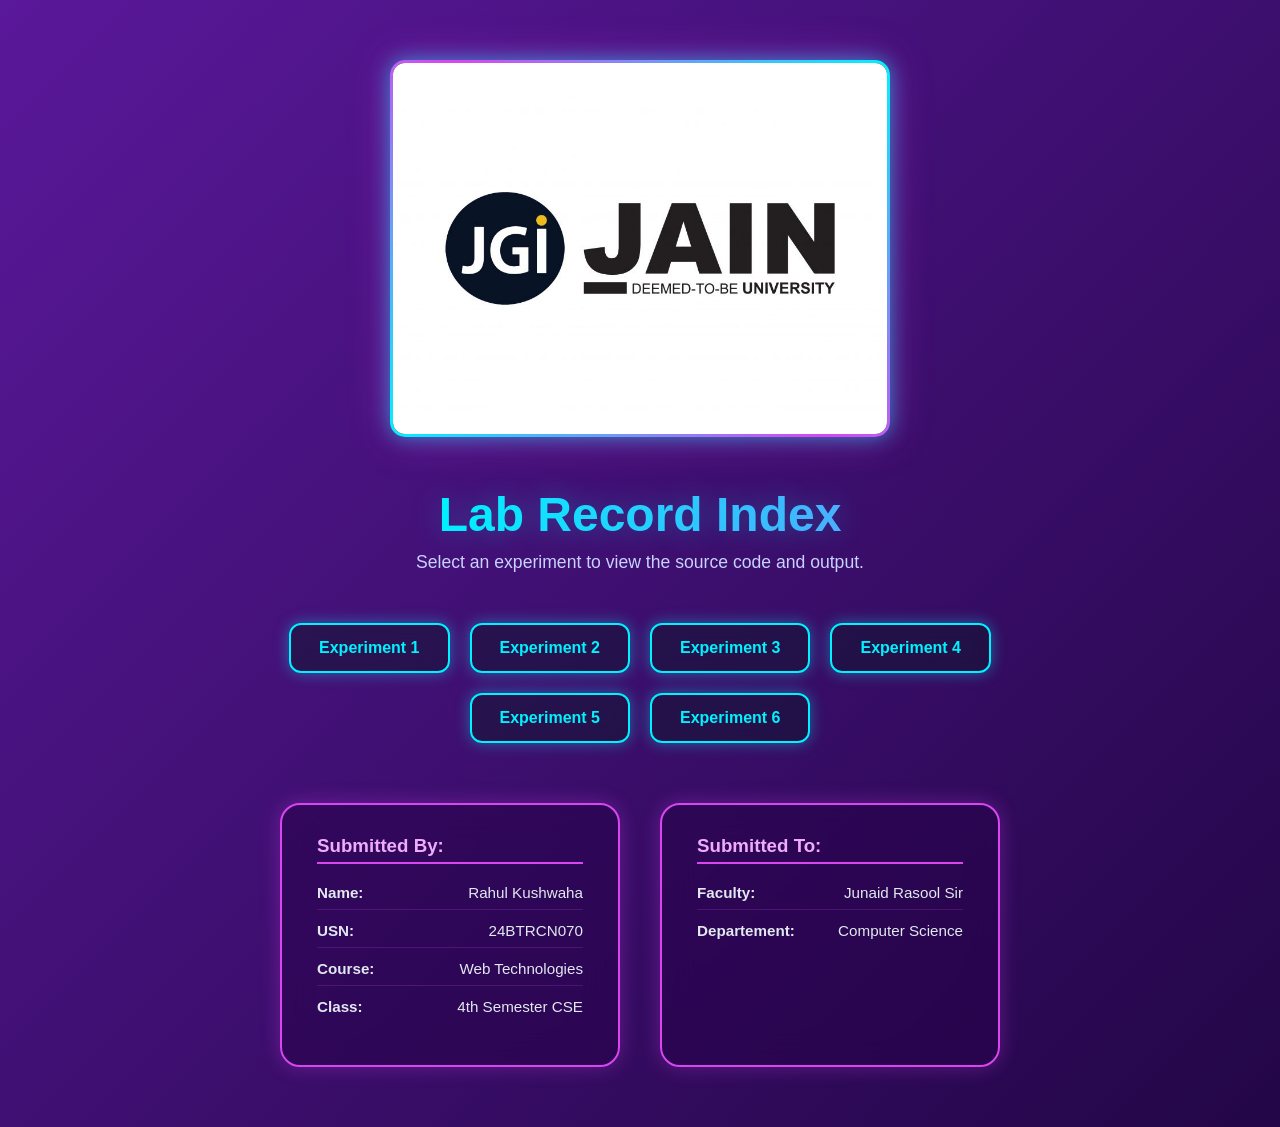
==== index.html @ c20c1746 "Update index.html" ====
<!DOCTYPE html>
<html lang="en">
<head>
    <meta charset="UTF-8">
    <meta name="viewport" content="width=device-width, initial-scale=1.0">
    <title>Web Tech Lab | Neon Modern Index</title>

    <style>
        * {
            margin: 0;
            padding: 0;
            box-sizing: border-box;
            font-family: 'Poppins', sans-serif;
        }

        body {
            background: linear-gradient(-45deg, #240046, #3c096c, #10002b, #5a189a);
            background-size: 400% 400%;
            animation: gradientBG 15s ease infinite;
            display: flex;
            flex-direction: column;
            align-items: center;
            min-height: 100vh;
            padding: 60px 20px;
            color: #e2e8f0;
        }

        @keyframes gradientBG {
            0% { background-position: 0% 50%; }
            50% { background-position: 100% 50%; }
            100% { background-position: 0% 50%; }
        }

        /* 🖼️ IMAGE STYLING */
        .image-container {
            width: 100%;
            max-width: 500px;
            margin-bottom: 50px;
            display: flex;
            justify-content: center;
        }

        .image-container img {
            width: 100%;
            height: auto;
            border-radius: 15px;

            box-shadow:
                0 0 20px rgba(0, 242, 254, 0.5),
                0 0 40px rgba(217, 70, 239, 0.4);

            border: 3px solid transparent;
            background: linear-gradient(#000, #000) padding-box,
                        linear-gradient(45deg, #00f2fe, #d946ef, #00f2fe) border-box;

            transition: 0.4s ease;
        }

        .image-container img:hover {
            transform: scale(1.02);
            box-shadow:
                0 0 30px rgba(0, 242, 254, 0.8),
                0 0 60px rgba(217, 70, 239, 0.7);
        }

        h1 {
            font-size: 3em;
            font-weight: 700;
            margin-bottom: 10px;
            text-align: center;
            background: linear-gradient(to right, #00f2fe, #4facfe);
            -webkit-background-clip: text;
            -webkit-text-fill-color: transparent;
            text-shadow: 0 0 30px rgba(0, 242, 254, 0.3);
        }

        .subtitle {
            font-size: 1.1em;
            font-weight: 300;
            color: #c7d2fe;
            margin-bottom: 50px;
            text-align: center;
        }

        .links {
            display: flex;
            flex-wrap: wrap;
            gap: 20px;
            justify-content: center;
            margin-bottom: 60px;
            max-width: 800px;
        }

        .links a {
            padding: 14px 28px;
            background: rgba(15, 23, 42, 0.5);
            color: #00f2fe;
            text-decoration: none;
            border-radius: 12px;
            font-weight: 600;
            border: 2px solid #00f2fe;
            box-shadow: 0 0 15px rgba(0, 242, 254, 0.4);
            backdrop-filter: blur(10px);
            transition: 0.3s;
        }

        .links a:hover {
            background: #00f2fe;
            color: #0f172a;
            transform: translateY(-5px);
            box-shadow: 0 0 25px rgba(0, 242, 254, 0.8);
        }

        .submission-container {
            display: flex;
            gap: 40px;
            flex-wrap: wrap;
            justify-content: center;
            width: 100%;
            max-width: 900px;
        }

        .card {
            background: rgba(36, 0, 70, 0.5);
            padding: 30px 35px;
            border-radius: 20px;
            width: 340px;
            border: 2px solid #d946ef;
            backdrop-filter: blur(16px);
            box-shadow: 0 0 20px rgba(217, 70, 239, 0.3);
            transition: 0.4s;
        }

        .card:hover {
            transform: translateY(-8px) scale(1.02);
            box-shadow: 0 0 40px rgba(217, 70, 239, 0.6);
        }

        .card h3 {
            margin-bottom: 20px;
            color: #f0abfc;
            border-bottom: 2px solid #d946ef;
            padding-bottom: 5px;
        }

        .card p {
            margin: 12px 0;
            font-size: 0.95em;
            display: flex;
            justify-content: space-between;
            border-bottom: 1px solid rgba(217, 70, 239, 0.2);
            padding-bottom: 8px;
        }

        .card p:last-child {
            border-bottom: none;
        }

        @media (max-width: 768px) {
            h1 { font-size: 2.2em; }
            .submission-container {
                flex-direction: column;
                align-items: center;
            }
        }
    </style>
</head>

<body>

    <!-- 🖼️ IMAGE (FIXED + STYLED) -->
    
    <div class="image-container">
        <img src="jgi.jpg" alt="JGI" width="1200" height="350" align="right">
    </div>

     <h1>Lab Record Index</h1>
    <p class="subtitle">Select an experiment to view the source code and output.</p>

    <div class="links">
        <a href="Experiment-1/index.html">Experiment 1</a>
        <a href="Experiment-2/index.html">Experiment 2</a>
        <a href="Experiment-3/index.html">Experiment 3</a>
        <a href="Experiment-4/index.html">Experiment 4</a>
        <a href="Experiment-5/index.html">Experiment 5</a>
        <a href="Experiment-6/index.html">Experiment 6</a>
    </div>

    <div class="submission-container">

        <div class="card">
            <h3>Submitted By:</h3>
            <p><strong>Name:</strong> Rahul Kushwaha</p>
            <p><strong>USN:</strong> 24BTRCN070</p>
            <p><strong>Course:</strong> Web Technologies</p>
            <p><strong>Class:</strong> 4th Semester CSE</p>
        </div>

        <div class="card">
            <h3>Submitted To:</h3>
            <p><strong>Faculty:</strong> Junaid Rasool Sir</p>
            <p><strong>Departement:</strong> Computer Science</p>
        </div>

    </div>

</body>
</html>
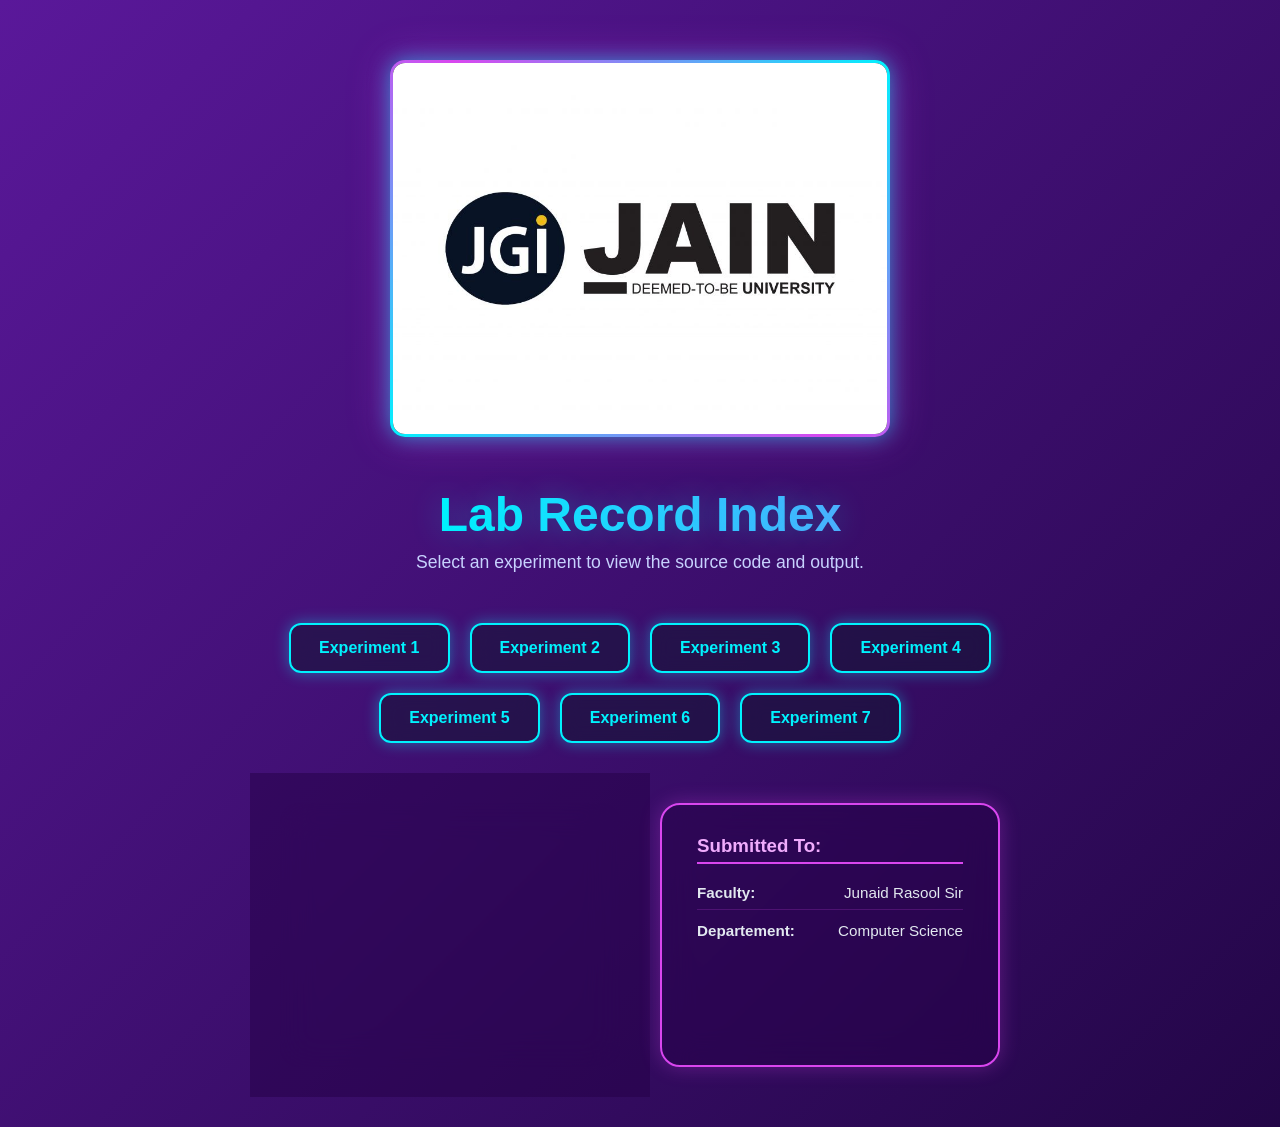
==== commit efe82320: "Update index.html" ====
--- a/index.html
+++ b/index.html
@@ -184,6 +184,7 @@
         <a href="Experiment-4/index.html">Experiment 4</a>
         <a href="Experiment-5/index.html">Experiment 5</a>
         <a href="Experiment-6/index.html">Experiment 6</a>
+        <a href="Experiment-7/index.html">Experiment 7</a>
     </div>
 
     <div class="submission-container">
@@ -208,3 +209,4 @@
 </html>
 
 
+
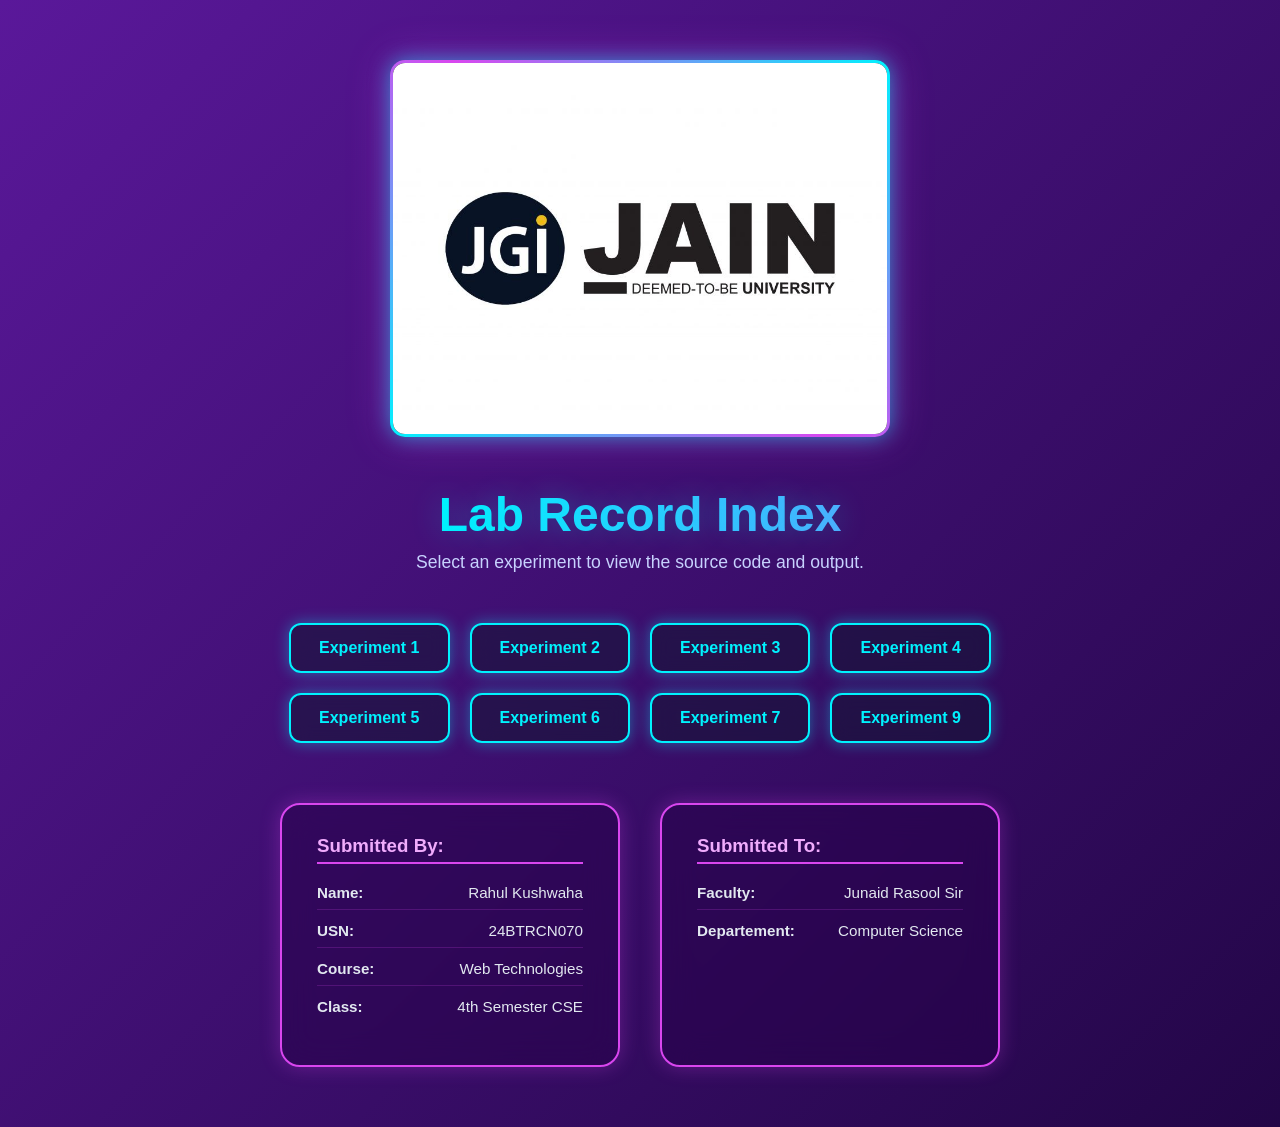
==== commit d5444702: "Update index.html" ====
--- a/index.html
+++ b/index.html
@@ -185,6 +185,7 @@
         <a href="Experiment-5/index.html">Experiment 5</a>
         <a href="Experiment-6/index.html">Experiment 6</a>
         <a href="Experiment-7/index.html">Experiment 7</a>
+        <a href="https://calculater.gt.tc" target="_blank">Experiment 9</a>
     </div>
 
     <div class="submission-container">
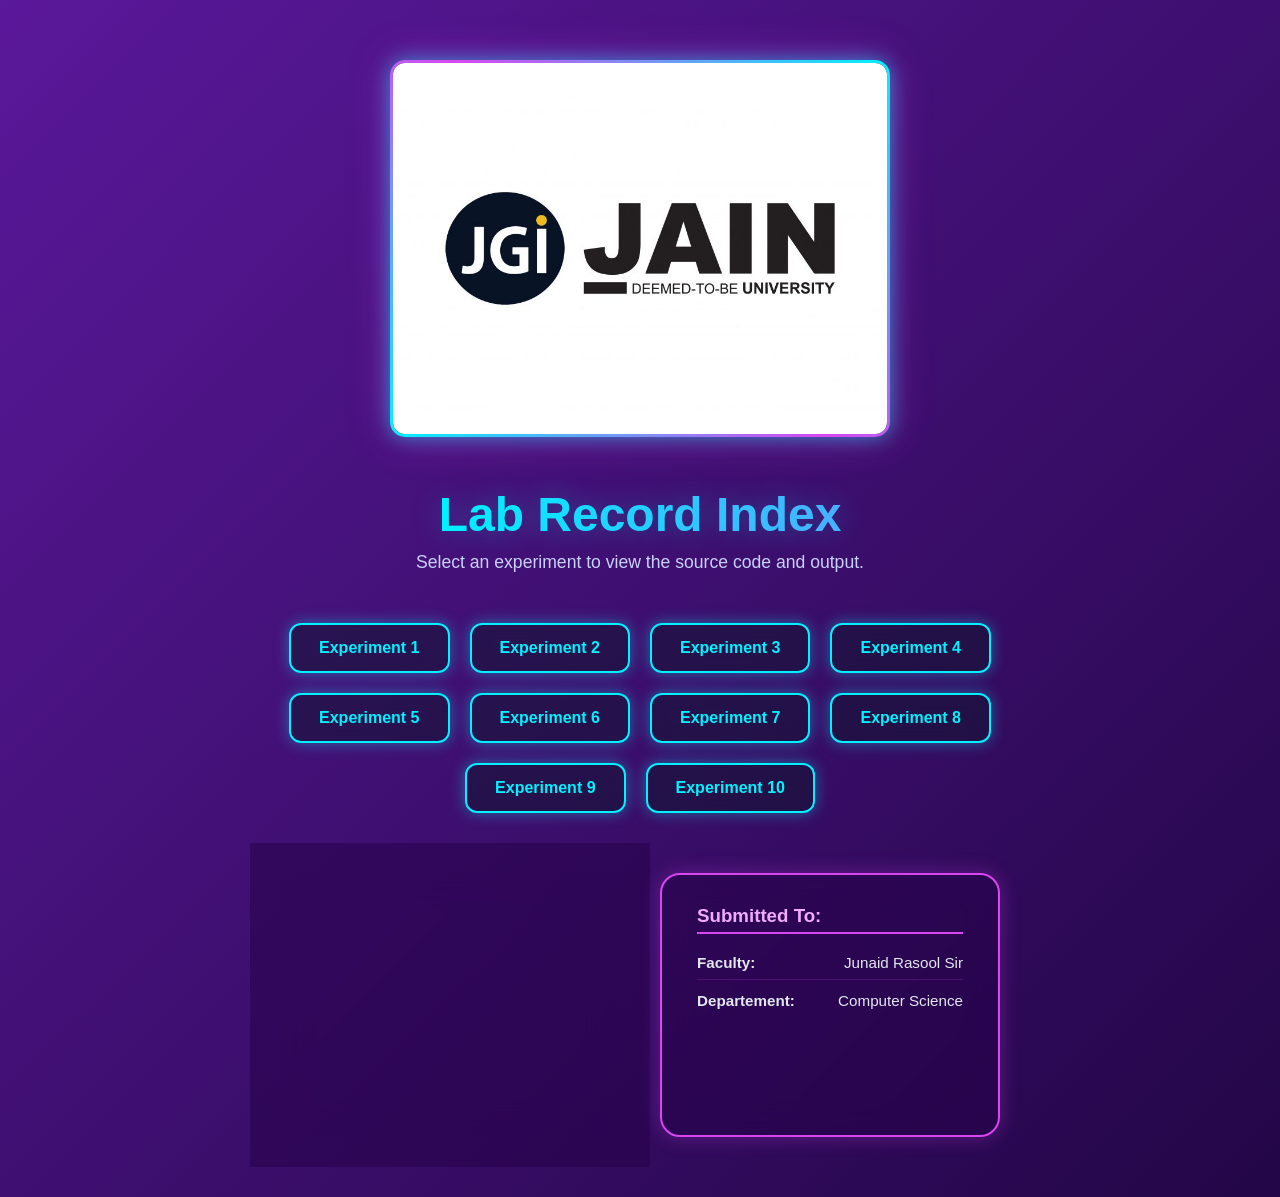
==== commit d854630f: "Update index.html" ====
--- a/index.html
+++ b/index.html
@@ -185,7 +185,9 @@
         <a href="Experiment-5/index.html">Experiment 5</a>
         <a href="Experiment-6/index.html">Experiment 6</a>
         <a href="Experiment-7/index.html">Experiment 7</a>
+        <a href="Experiment-8/index.html">Experiment 8</a>
         <a href="https://calculater.gt.tc" target="_blank">Experiment 9</a>
+        <a href="Experiment-10/index.html">Experiment 10</a>
     </div>
 
     <div class="submission-container">
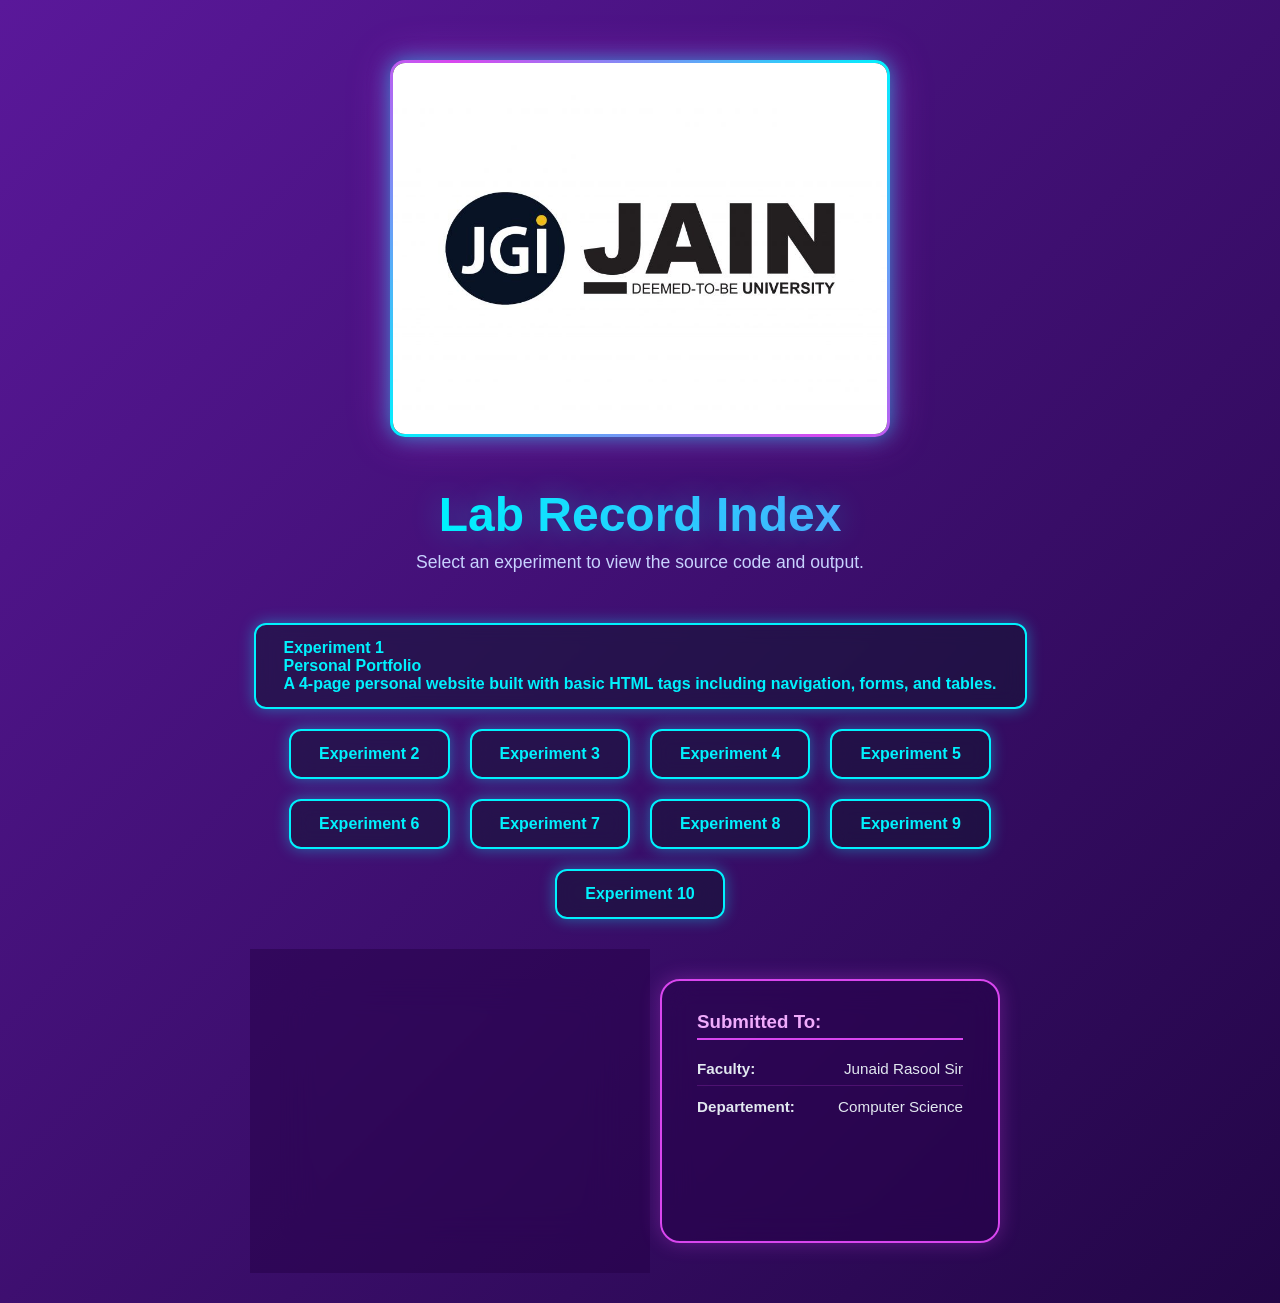
==== commit 39337c46: "Update index.html" ====
--- a/index.html
+++ b/index.html
@@ -178,7 +178,8 @@
     <p class="subtitle">Select an experiment to view the source code and output.</p>
 
     <div class="links">
-        <a href="Experiment-1/index.html">Experiment 1</a>
+        <a href="Experiment-1/index.html">Experiment 1<br>Personal Portfolio<br>
+A 4-page personal website built with basic HTML tags including navigation, forms, and tables.</a>
         <a href="Experiment-2/index.html">Experiment 2</a>
         <a href="Experiment-3/index.html">Experiment 3</a>
         <a href="Experiment-4/index.html">Experiment 4</a>
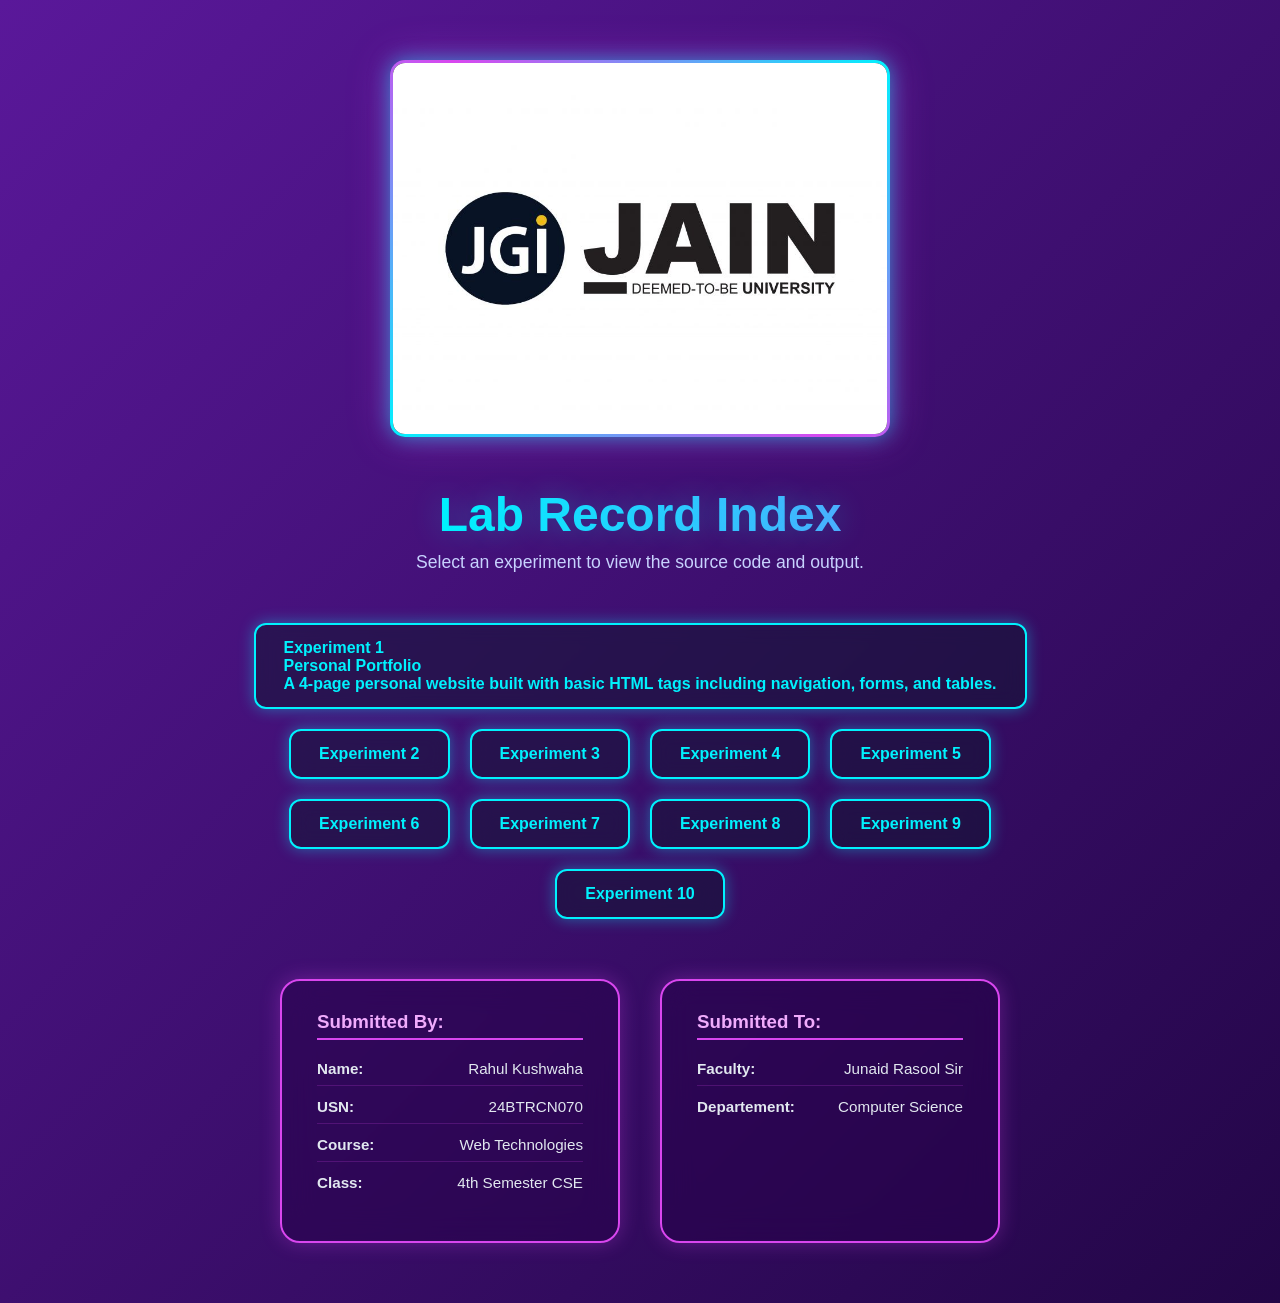
==== commit cdbcf08f: "Update index.html" ====
--- a/index.html
+++ b/index.html
@@ -188,7 +188,7 @@
         <a href="Experiment-7/index.html">Experiment 7</a>
         <a href="Experiment-8/index.html">Experiment 8</a>
         <a href="https://calculater.gt.tc" target="_blank">Experiment 9</a>
-        <a href="Experiment-10/index.html">Experiment 10</a>
+        <a href="https://form-stud.ct.ws/">Experiment 10</a>
     </div>
 
     <div class="submission-container">
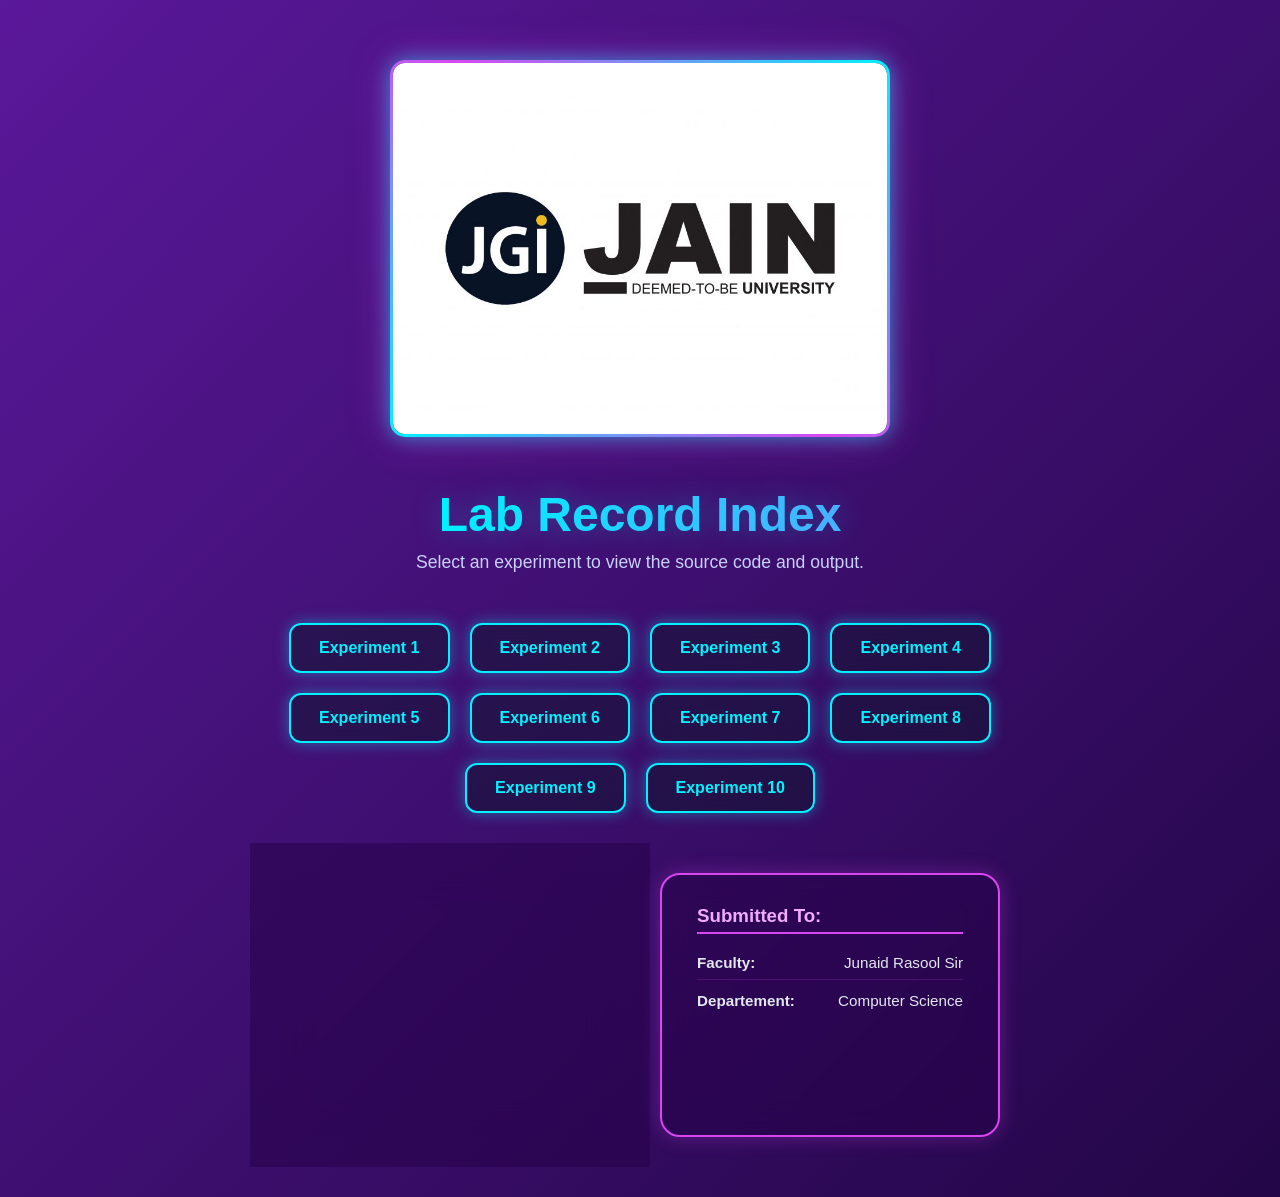
==== commit b31e5775: "Update index.html" ====
--- a/index.html
+++ b/index.html
@@ -178,8 +178,7 @@
     <p class="subtitle">Select an experiment to view the source code and output.</p>
 
     <div class="links">
-        <a href="Experiment-1/index.html">Experiment 1<br>Personal Portfolio<br>
-A 4-page personal website built with basic HTML tags including navigation, forms, and tables.</a>
+        <a href="Experiment-1/index.html">Experiment 1</a>
         <a href="Experiment-2/index.html">Experiment 2</a>
         <a href="Experiment-3/index.html">Experiment 3</a>
         <a href="Experiment-4/index.html">Experiment 4</a>
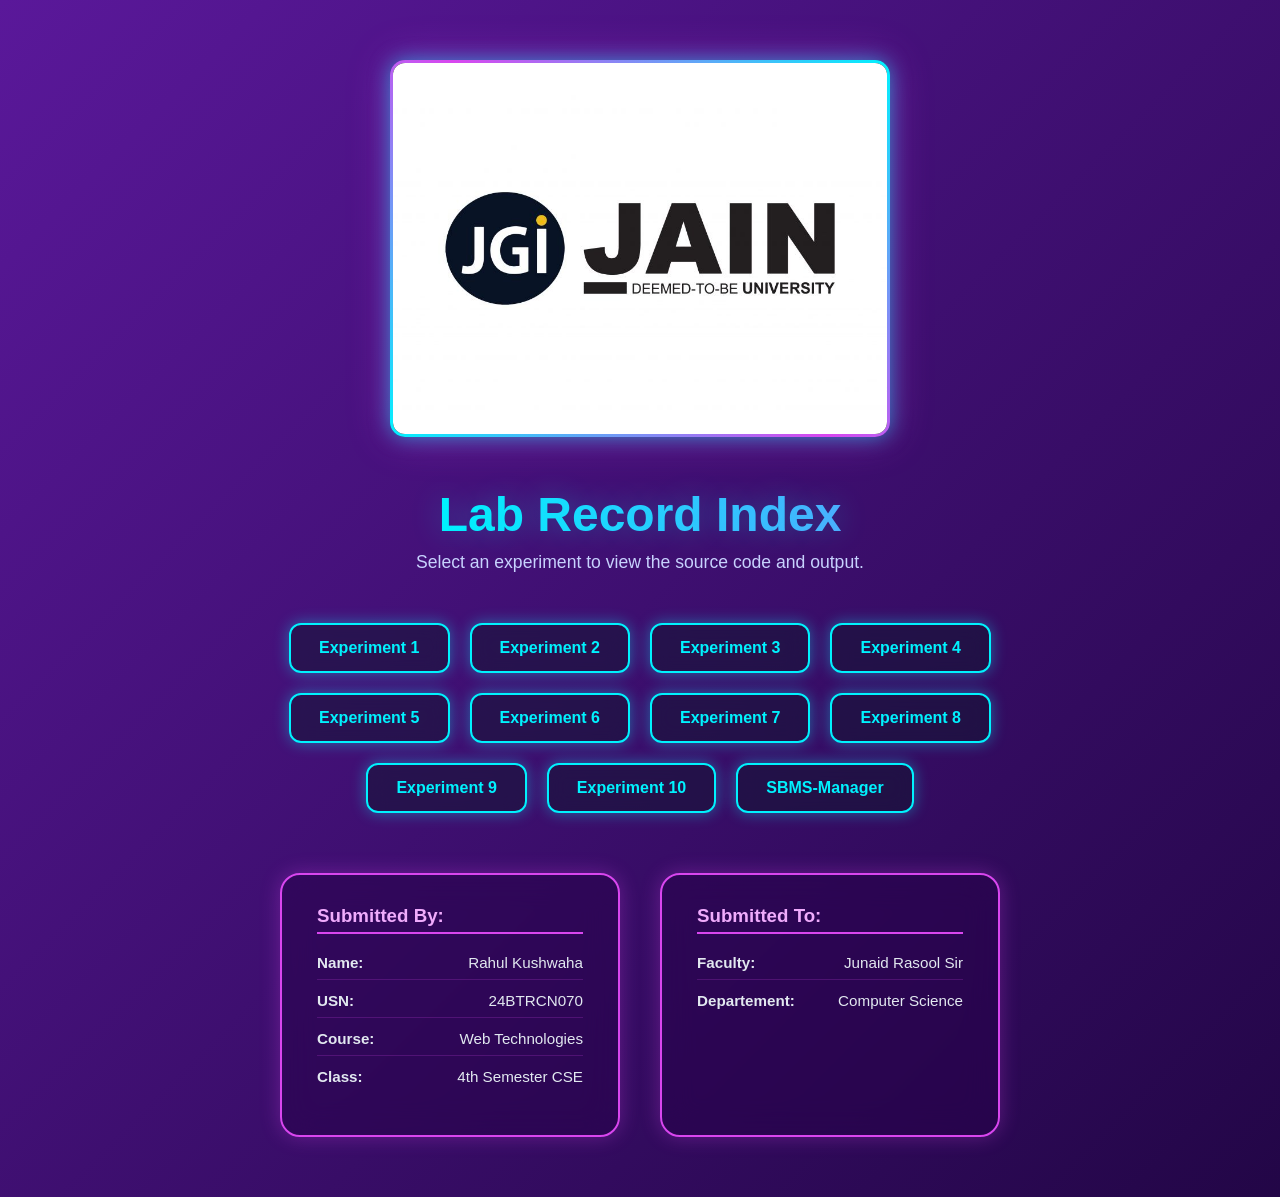
==== commit 61ec3220: "Update index.html" ====
--- a/index.html
+++ b/index.html
@@ -188,6 +188,7 @@
         <a href="Experiment-8/index.html">Experiment 8</a>
         <a href="https://calculater.gt.tc" target="_blank">Experiment 9</a>
         <a href="https://form-stud.ct.ws/">Experiment 10</a>
+        <a href="https://sbmsmanager.free.nf/">SBMS-Manager</a>
     </div>
 
     <div class="submission-container">
